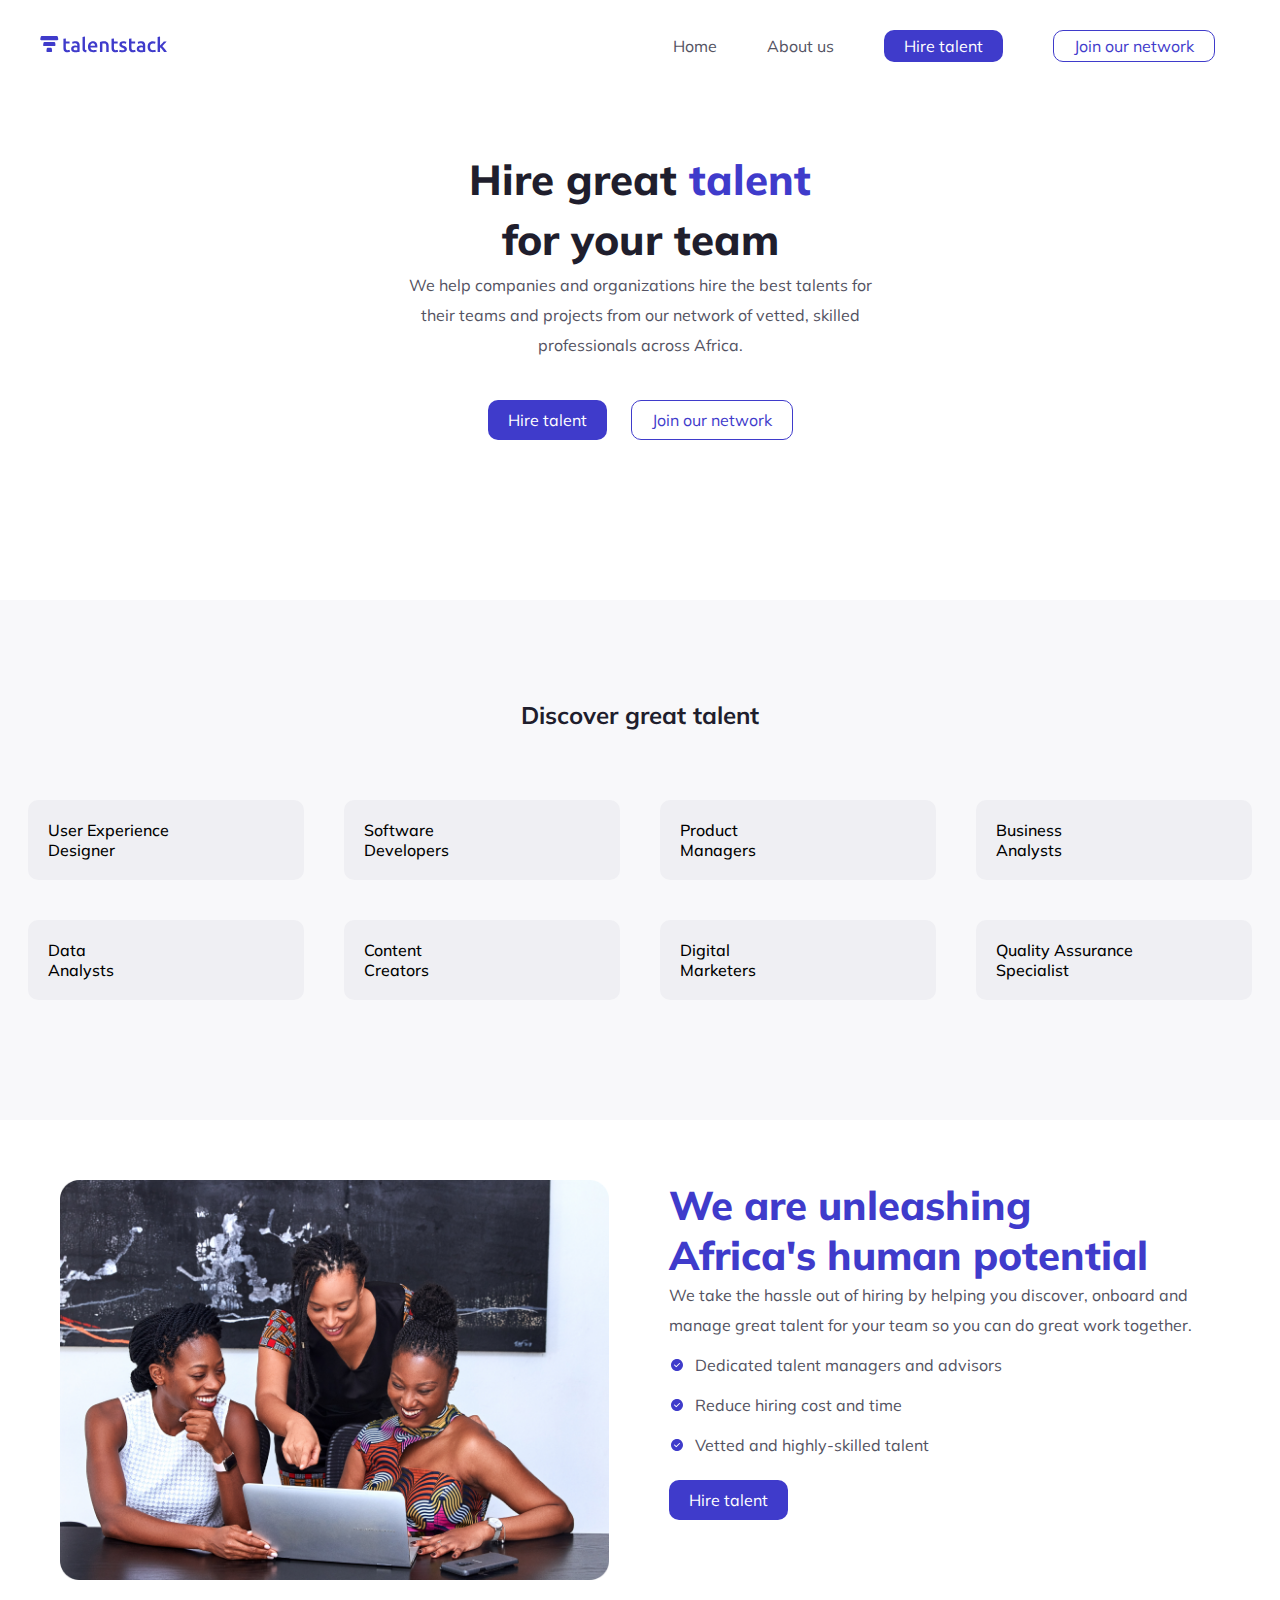
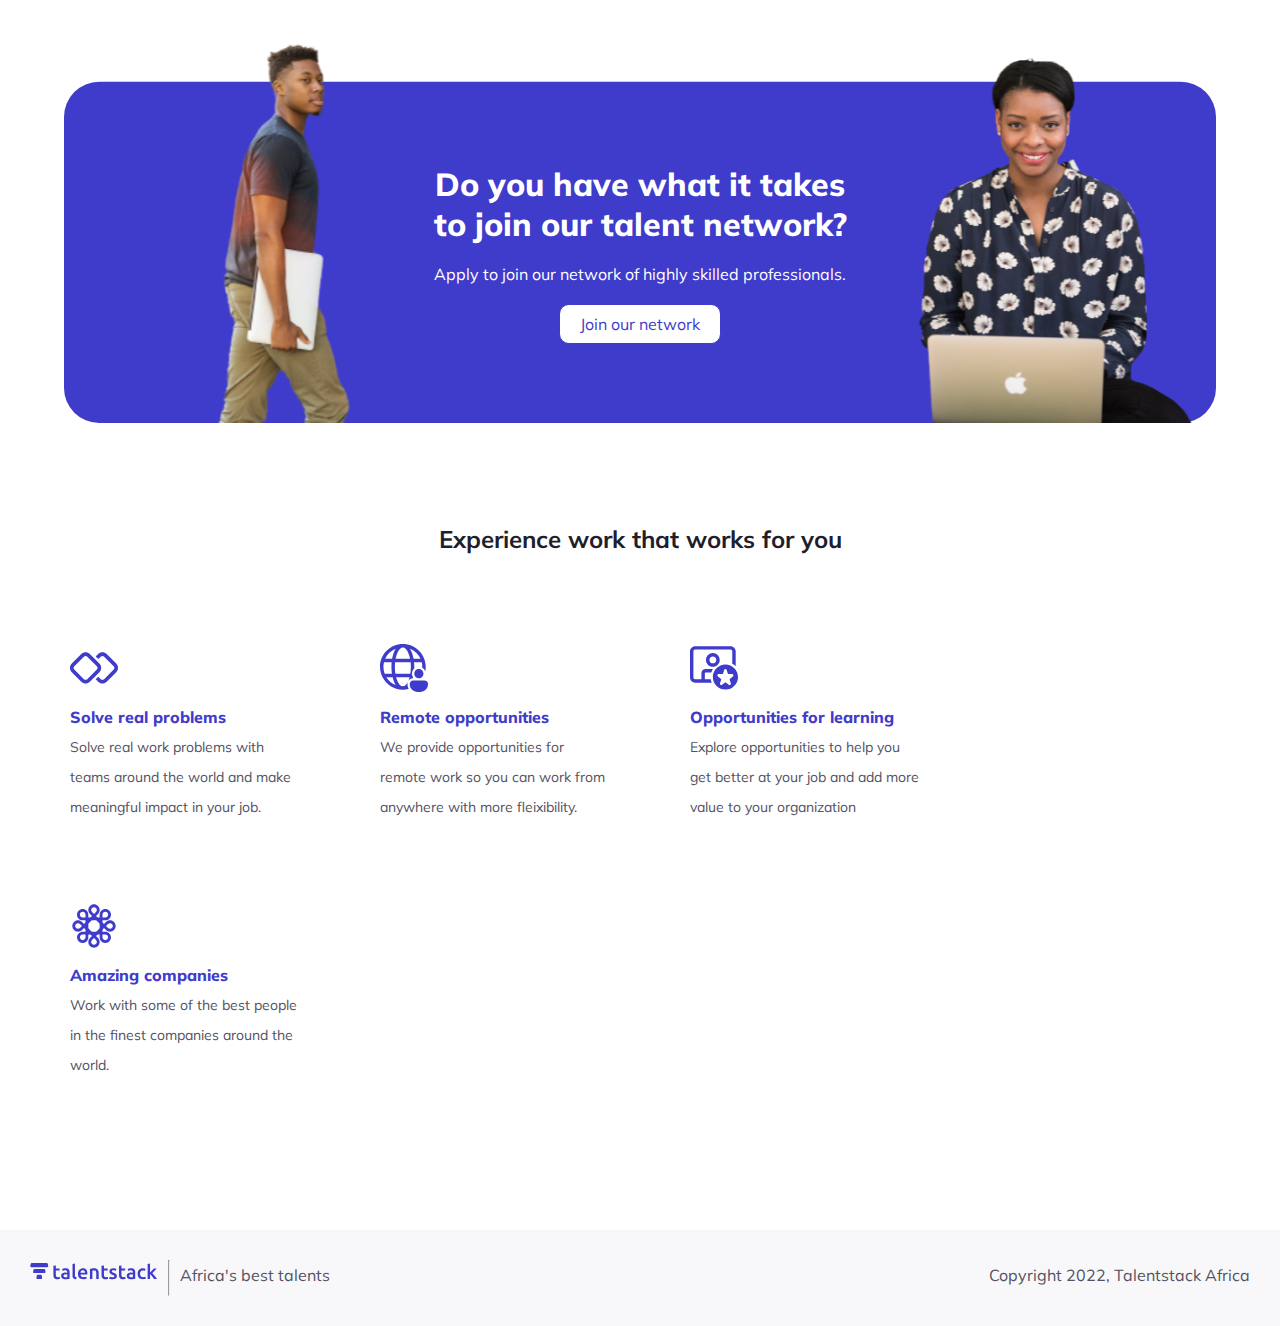
==== index.html @ cd48d309 "Update index.html" ====
<!DOCTYPE html>
<html lang="en">
<head>
    <meta charset="UTF-8">
    <meta http-equiv="X-UA-Compatible" content="IE=edge">
    <meta name="viewport" content="width=device-width, initial-scale=1.0">
    <title>Talentstack</title>
    <link href='https://fonts.googleapis.com/css?family=Mulish' rel='stylesheet'>
    <link href="style.css" rel="stylesheet">
    <link rel="shortcut icon" href=image/favicon.ico" type="image/x-icon">
</head>
<body>
    <header>
        <div class="logo">
            <a href="index.html"><img src="image/logo.svg"></a>
        </div>
            <div class="toggle" onclick="toggleMenu();"></div>
            <ul class="menu">
                <li><a href="index.html" onclick="toggleMenu();">Home</a></li>
                <li><a href="about.html" onclick="toggleMenu();">About us</a></li>
                <li><a href="https://docs.google.com/forms/d/e/1FAIpQLScYB-O2DXogvBh8D-RSA0SUitteIH-a4ngYkqOYwNmSxh0STg/viewform?usp=sf_link" target="blank" onclick="toggleMenu();">
                    <button class="cb hb">Hire talent</button>
                </a></li>
                <li><a href="https://docs.google.com/forms/d/e/1FAIpQLSegodwJ369BrJAjeu2nonH3gOD8qtovHuavR_YNMLJ7tjmzBg/viewform" target="blank" onclick="toggleMenu();">
                    <button class="wb hb">Join our network</button>
                </a></li>
            </ul>
    </header>
    <section>
        <div class="sector-one">
            <div class="ltxt">
                <p>Hire great <span>talent</span><br>for your team</p>
            </div>
            <div>
                <p class="regtext bx">
                    We help companies and organizations hire the best talents for their teams and projects from our network of vetted, skilled professionals across Africa.
                </p>
            </div>
            <div class="lb hbb">
                <a href="https://docs.google.com/forms/d/e/1FAIpQLScYB-O2DXogvBh8D-RSA0SUitteIH-a4ngYkqOYwNmSxh0STg/viewform?usp=sf_link" target="blank">
                    <button class="cb">Hire talent</button>
                </a>
                <a href="https://docs.google.com/forms/d/e/1FAIpQLSegodwJ369BrJAjeu2nonH3gOD8qtovHuavR_YNMLJ7tjmzBg/viewform" target="blank">
                    <button class="wb">Join our network</button>
                </a>
            </div>
        </div>
    </section>
    <section>
        <div class="sector-two">
            <b class="heading">Discover great talent</b>
            <div class="talentbx">
                <div class="tbx">
                    <p>User Experience<br>Designer</p>
                </div>
                <div class="tbx">
                    <p>Software<br>Developers</p>
                </div>
                <div class="tbx">
                    <p>Product<br>Managers</p>
                </div>
                <div class="tbx">
                    <p>Business<br>Analysts</p>
                </div>
                <div class="tbx">
                    <p>Data<br>Analysts</p>
                </div>
                <div class="tbx">
                    <p>Content<br>Creators</p>
                </div>
                <div class="tbx">
                    <p>Digital<br>Marketers</p>
                </div>
                <div class="tbx">
                    <p>Quality Assurance<br>Specialist</p>
                </div>
            </div>
        </div>
    </section>
    <section>
        <div class="sector-three">
            <div class="tbt bimg">
                <img src="image/image1.png">
            </div>
            <div class="tbt bim">
                <div class="contents textleft">
                    <p>
                        We are unleashing<br>Africa's human potential
                    </p>
                </div>
                <div class="regtext textleft">
                    <p>
                        We take the hassle out of hiring by helping you discover, onboard and manage great talent for your team so you can do great work together.
                    </p>
                </div>
                <div class="regtext textleft">
                    <div class="btt">
                        <img src="image/check.svg">
                        <p>Dedicated talent managers and advisors</p>
                    </div>
                    <div class="btt">
                        <img src="image/check.svg">
                        <p>Reduce hiring cost and time</p>
                    </div>
                    <div class="btt">
                        <img src="image/check.svg">
                        <p>Vetted and highly-skilled talent</p>
                    </div>
                </div>
                <div class="one-button textleft">
                    <a href="https://docs.google.com/forms/d/e/1FAIpQLScYB-O2DXogvBh8D-RSA0SUitteIH-a4ngYkqOYwNmSxh0STg/viewform?usp=sf_link" target="blank">
                        <button class="cb">Hire talent</button>
                    </a>
                </div>
            </div>
        </div>
    </section>
    <section>
        <div class="sector-four">
            <div class="t">
                <b>Do you have what it takes<br>to join our talent network?</b>
            <p>Apply to join our network of highly skilled professionals.</p>
            <div class="one-button">
                <a href="https://docs.google.com/forms/d/e/1FAIpQLSegodwJ369BrJAjeu2nonH3gOD8qtovHuavR_YNMLJ7tjmzBg/viewform" target="blank">
                    <button class="wb">Join our network</button>
                </a>
            </div>
            </div>
            <img src="image/bg.svg">
        </div>
    </section>
    <section>
        <div class="sector-five sector-two">
            <b class="heading">
                Experience work that works for you
            </b>
            <div class="cards">
                <div class="card">
                    <div class="c">
                        <img src="image/c1.svg">
                    </div>
                    <b class="t1 regtext">Solve real problems</b>
                    <p class="regtext smtext">
                        Solve real work problems with teams around the world and make meaningful impact in your job.
                    </p>
                </div>
                <div class="card">
                    <div class="c">
                        <img src="image/c2.svg">
                    </div>
                    <b class="t1 regtext">Remote opportunities</b>
                    <p class="regtext smtext">
                        We provide opportunities for remote work so you can work from anywhere with more fleixibility.
                    </p>
                </div>
                <div class="card">
                    <div class="c">
                        <img src="image/c3.svg">
                    </div>
                    <b class="t1 regtext">Opportunities for learning</b>
                    <p class="regtext smtext">
                        Explore opportunities to help you get better at your job and add more value to your organization
                    </p>
                </div>
                <div class="card">
                    <div class="c">
                        <img src="image/c4.svg">
                    </div>
                    <b class="t1 regtext">Amazing companies</b>
                    <p class="regtext smtext">
                        Work with some of the best people in the finest companies around the world.
                    </p>
                </div>
            </div>
        </div>
    </section>
    <footer class="ft">
        <div class="jk flex">
            <div class="ht">
                <div class="logo">
                    <a href="index.html"><img src="image/logo.svg"></a>
                </div>
                <hr>
                <P class="regtext">Africa's best talents</P>
            </div>
            <p class="regtext">Copyright 2022, Talentstack Africa</p>
        </div>
    </footer>
    <script type="text/javascript">
        window.addEventListener('scroll', function(){
            var header = document.querySelector('header');
            header.classList.toggle('sticky', window.scrollY > 0);
        });

        function toggleMenu() {
            var menuToggle = document.querySelector('.toggle');
            var menu = document.querySelector('.menu');
            menuToggle.classList.toggle('active');
            menu.classList.toggle('active');
        }
        </script>
</body>
</html>
---- style.css ----
@import url('https://fonts.googleapis.com/css2?family=Mulish:wght@400;500;600;700;800;900;1000&display=swap');
*
{
    margin: 0;
    padding: 0;
    box-sizing: border-box;
    font-family: 'Mulish';
}
a
{
    text-decoration: none;
    cursor: pointer;
}
/*

header
{
    display: flex;
    justify-content: space-between;
    padding: 25px 50px;
    height: 64px;
    align-items: center;
    box-shadow: 0px 1px 5px rgba(0, 0, 0, 0.1);
}
.menu a
{
    margin: 0px 10px;
    font-size: 16px;
}
*/

header
{
    position: fixed;
    top: 0;
    left: 0;
    width: 100%;
    padding: 20px 40px;
    z-index: 1000;
    display: flex;
    justify-content: space-between;
    align-items: center;
    transition: 0.5s;
    background-color: #FFFFFF;
}
header.sticky
{
    background: #fff;
    padding: 20px 30px;
    box-shadow: 0 5px 10px rgba(66, 43, 151, 0.1);
}
header ul
{
    position: relative;
    display: flex;
    align-items: center;
}
header ul li
{
    position: relative;
    list-style: none;
    padding: 10px;

}
header ul li a
{
    position: relative;
    display: inline-block;
    margin: 0 15px;
    color: #535262;
    text-decoration: none;
}
button
{
    border-radius: 10px;
    height: 40px;
    padding: 0px 20px;
    cursor: pointer;
    font-size: 16px;
    transition: 0.7s;
}
button:hover
{
    transform: scale(1.2);
    transition: 0.7s;
}
.hb
{
    height: 32px;
}
.cb
{
    border: none;
    background: #3F3BCB;
    color: #FFFFFF;
}
.wb
{
    background-color: #FFFFFF;
    border: 1px solid #3F3BCB;
    color: #3F3BCB;
}
.ltxt p
{
    font-size: 42px;
    font-weight: 800;
    color: #1F1E2D;
    line-height: 60px;
}
.ltxt span
{
    color: #3F3BCB;
}
section
{
    margin: 0px auto;
}
.regtext
{
    font-size: 16px;
    line-height: 30px;
    color: #535262;
}
.lb
{
    margin: 30px 0px;
}
.lb button
{
    margin: 0px 10px;
}
.sector-one
{
    margin: 150px auto;
    text-align: center;

}
.tbx
{
    width: 276px;
    height: 80px;
    background: #EFEFF3;
    border-radius: 10px;
    display: flex;
    align-items: center;
    padding: 20px;
    text-align: left;
    margin: 20px;
    transition: 0.7s;
}
.tbx:hover
{
    background: #3F3BCB;
    color: #FFFFFF;
    cursor: pointer;
    transform: scale(1.1);
    transition: 0.7s;
}
.tbx p
{
    font-size: 16px;
    font-weight: 500;
}
.talentbx
{
    display: flex;
    flex-wrap: wrap;
    max-width: 1280px;
    justify-content: center;
    
}
.sector-two
{
    display: flex;
    flex-direction: column;
    align-items: center;
    padding: 100px 0px;
    background: #F8F8FA;
    width: 100%;
    margin-bottom: 30px;
}
.heading
{
    color: #1F1E2D;
    font-size: 24px;
    margin-bottom: 50px;
}
.contents p
{
    font-weight: 800;
    font-size: 40px;
    line-height: 50px;
    color: #3F3BCB;
}
.sector-three
{
    display: flex;
    max-width: 1280px;
    margin: 30px;
}
.tbt
{
    width: 50%;
    margin: 30px;
}
.tbt img
{
    width: 100%;
    max-width: 565px;
}
.textleft
{
    text-align: left;
}
.tbt .btt img
{
    width: 16px;
    margin-right: 10px;
    min-width: unset;
}
.btt
{
    display: flex;
    margin-top: 10px;
}
.one-button
{
    margin-top: 20px;
    z-index: 999;
}
.sector-four
{
    display: flex;
    width: 100%;
    max-width: 1280px;
    color: #000000;
    border-radius: 20px;
    margin: 100px auto;
    justify-content: center;
    align-items: center;
    text-align: center;
}
.sector-four img
{
    position: absolute;
    width: 90%;
    max-width: 1280px;
    margin: 0px auto;
}
.sector-four .t
{
    margin-top: 50px;
    z-index: 999;
    width: 100%;
    max-width: 600px;
}
.t b
{
    font-size: 32px;
    font-weight: 800;
    color: #FFFFFF;
    margin-bottom: 50px;
}
.t p
{
    font-size: 16px;
    color: #FFFFFF;
    margin-top: 20px;
}
.cards
{
    display: flex;
    flex-wrap: wrap;
    width: 100%;
    max-width: 1280px;
}
.sector-five
{
    display: flex;
    flex-direction: column;
    align-items: center;
    margin: auto;
    padding: 80px 30px;
    background-color: #FFFFFF;
}
.card
{
    width: 25%;
    min-width: 120px;
    max-width: 230px;
    margin-right: 20px;
    margin: 40px;
}
.smtext
{
    font-size: 14px;
}
.t1
{
    font-size: 16px;
    font-weight: 800;
    color: #3F3BCB;
}
.c
{
    width: 48px;
    height: 48px;
    display: flex;
    margin-bottom: 10px;
}
.c img
{
    width: 48px;
}
.flex
{
    display: flex;
}
.jk
{
    justify-content: space-between;
    width: 100%;
    max-width: 1280px;
    flex-wrap: wrap;
}
.ft
{
    display: flex;
    justify-content: center;
    align-items: center;
    background-color: #F8F8FA;
    padding: 30px;
}
.ht
{
    height: 36px;
    width: 300px;
    justify-content: space-between;
    margin-right: 20px;
    display: flex;
}
footer
{
    margin-top: 30px;
    padding: 20px;
}
.abt
{
    width: 90%;
    max-width: 800px;
    margin: auto;
    text-align: center;
}
.sector-abt
{
    align-items: center;
    max-width: 1280px;
    width: 90%;
    margin: auto;
    display: flex;
    height: 90vh;
}
.tbt
{
    width: 45%;
}
.tbt img
{
    width: 100%;
    min-width: 400px;
}
.tbt p
{
    width: 100%;
}
.bger
{
    font-size: 24px;
    line-height: 36px;
}
.tbt .ltxt
{
    padding-top: 50px;
}
.bx
{
    max-width: 500px;
    margin: auto;
}
.hbb .cb, .hbb .wb
{
    margin: 10px;
}


/*responsiveness*/


@media(max-width: 991px)
{
    .regtext
    {
        font-size: 14px;
    }
    .ltxt p
    {
        font-size: 36px;
    }
    button
    {
        font-size: 12px;
    }
    .menu a
    {
        font-size: 14px;
        margin: 0px 5px;
        width: 100%;
        height: 40px;
    }
    .sector-three
    {
        display: block;
        max-width: unset;
    }
    .tbt
    {
        width: 90%;
    }
    .sector-four
    {
        flex-direction: column;
        padding: 0px 20px;
        margin: 50px auto;
    }
    .sector-four .t
    {
        margin-bottom: 50px;
    }
    .sector-four img
    {
        position: unset;
        width: 90%;
        max-width: unset;
        margin: auto;
    }
    .t b
    {
        color: #535262;
        font-size: 28px;
    }
    .t p
    {
        font-size: 14px;
        color: #535262;
    }
    .card
    {
        min-width: 190px;
        margin: 20px;
    }
    .toggle
    {
        width: 30px;
        height: 30px;
        background: url(image/menu.svg);
        background-position: center;
        background-repeat: no-repeat;
        background-size: 20px;
        cursor: pointer;
    }
    .toggle.active
    {
        background: url(image/close.svg);
        background-repeat: no-repeat;
        background-position: center;
        background-size: 20px;
        cursor: pointer;
    }
    .menu
    {
        position: fixed;
        top: 75px;
        left: 100%;
        display: block;
        padding: 50px;
        text-align: center;
        width: 100%;
        height: 100vh;
        background: #fff;
        transition: 0.5s;
        z-index: 999;
    }
    .menu.active
    {
        left: 0;
    }
    .tbt .ltxt
    {
        padding-top: 150px;
    }
    .sector-abt
    {
        flex-direction: column;
        height: fit-content;
    }
    .tbt
    {
        width: 90%;
    }
    footer .regtext
    {
        font-size: 14px;
    }
    .sector-one
    {
        padding: 0px 20px;
    }
    .sector-three .bimg img
    {
        min-width: unset;
        width: 100%;
        margin-bottom: 30px;
    }
    .bimg
    {
        margin: auto;
        width: 90%;
    }

}

@media (max-width: 600px)
{
    .sector-four img
    {
        display: none;
    }
    .sector-five
    {
        padding: 30px;
    }
    footer
    {
        margin-top: 0px;
    }
    .ft
    {
        padding: 20px;
    }
    .ht hr
    {
        display: none;
    }
    .ht
    {
        flex-direction: column;
        margin-bottom: 20px;
    }
    .tbt .ltxt
    {
        padding-top: 80px;
    }
    .bim
    {
        width: 90%;
        margin: auto;
    }
    .bimg img
    {
        min-width: unset;
    }
    .sector-one
    {
        width: 90%;
    }
    .sector-two
    {
        padding: 50px 0px;
    }
    .sector-five
    {
        padding: 30px;
    }
    .hb
    {
        height: 40px;
        width: 80%;
    }
}
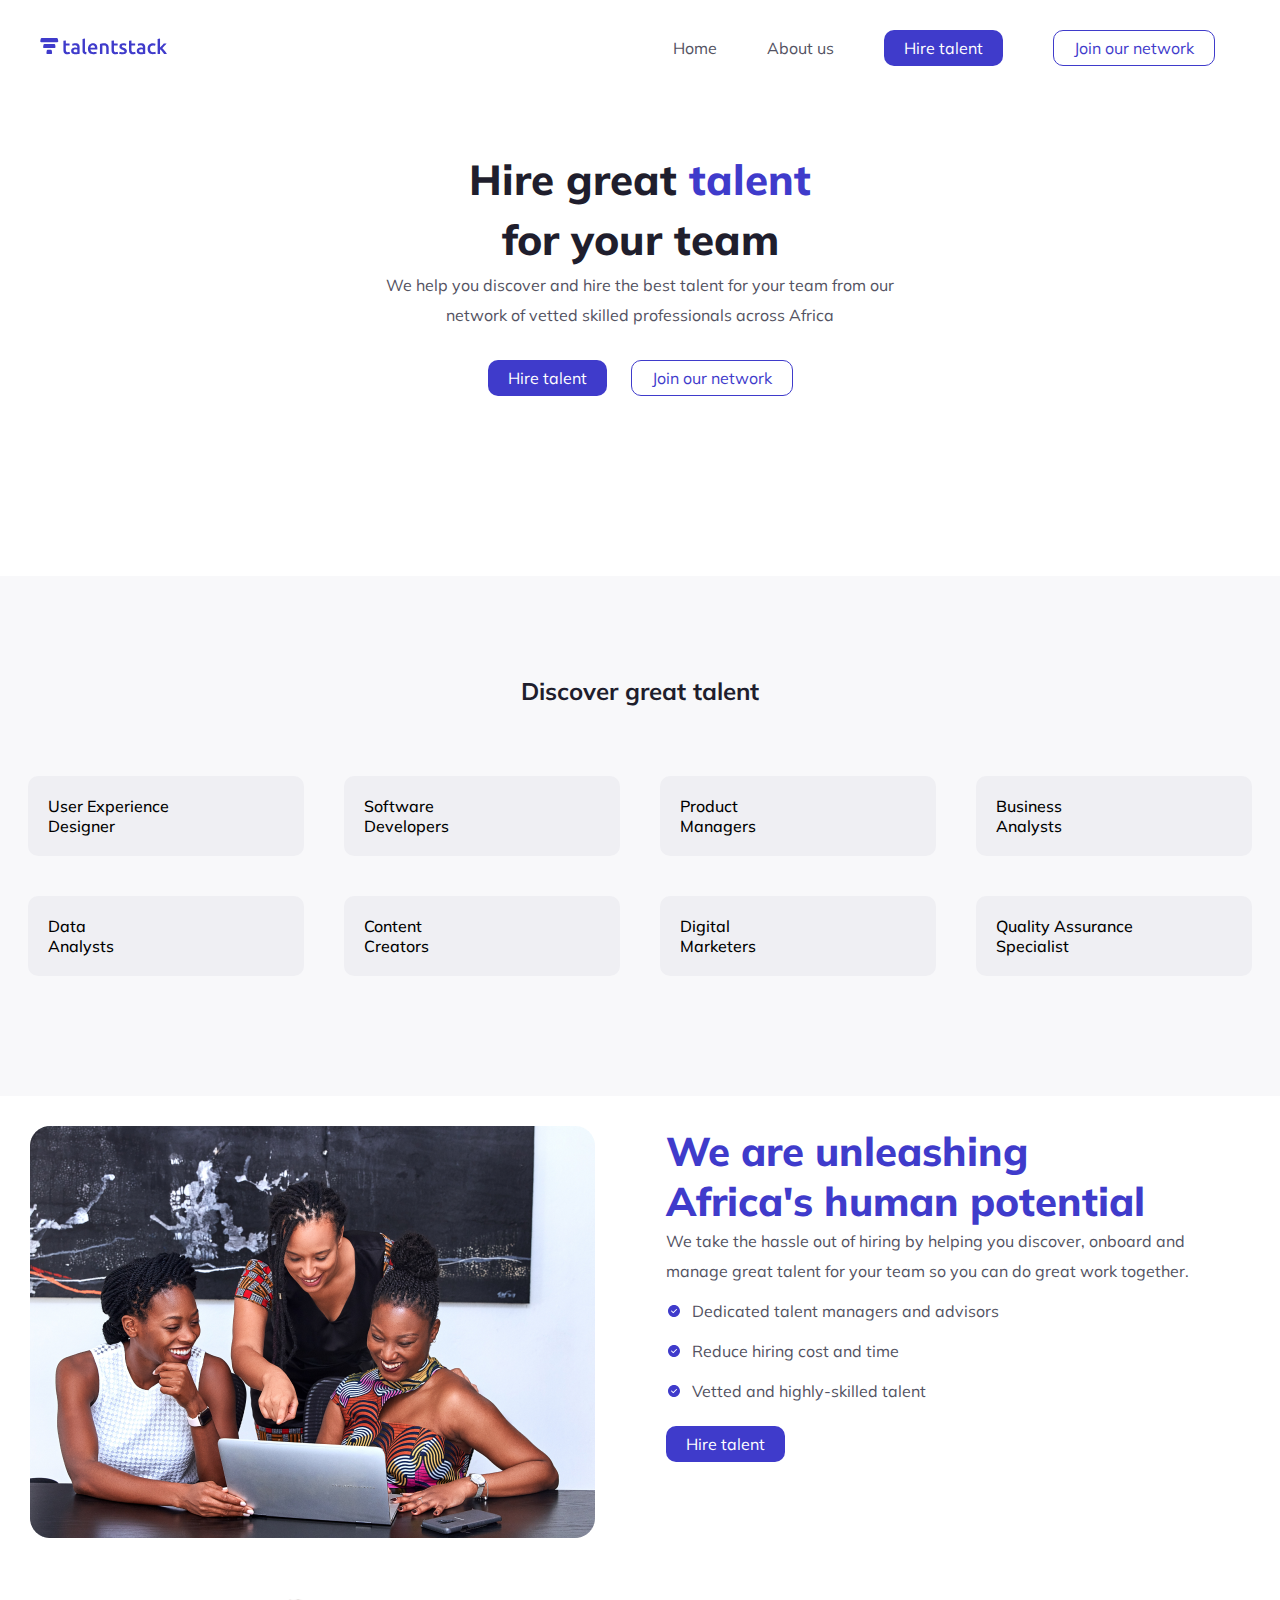
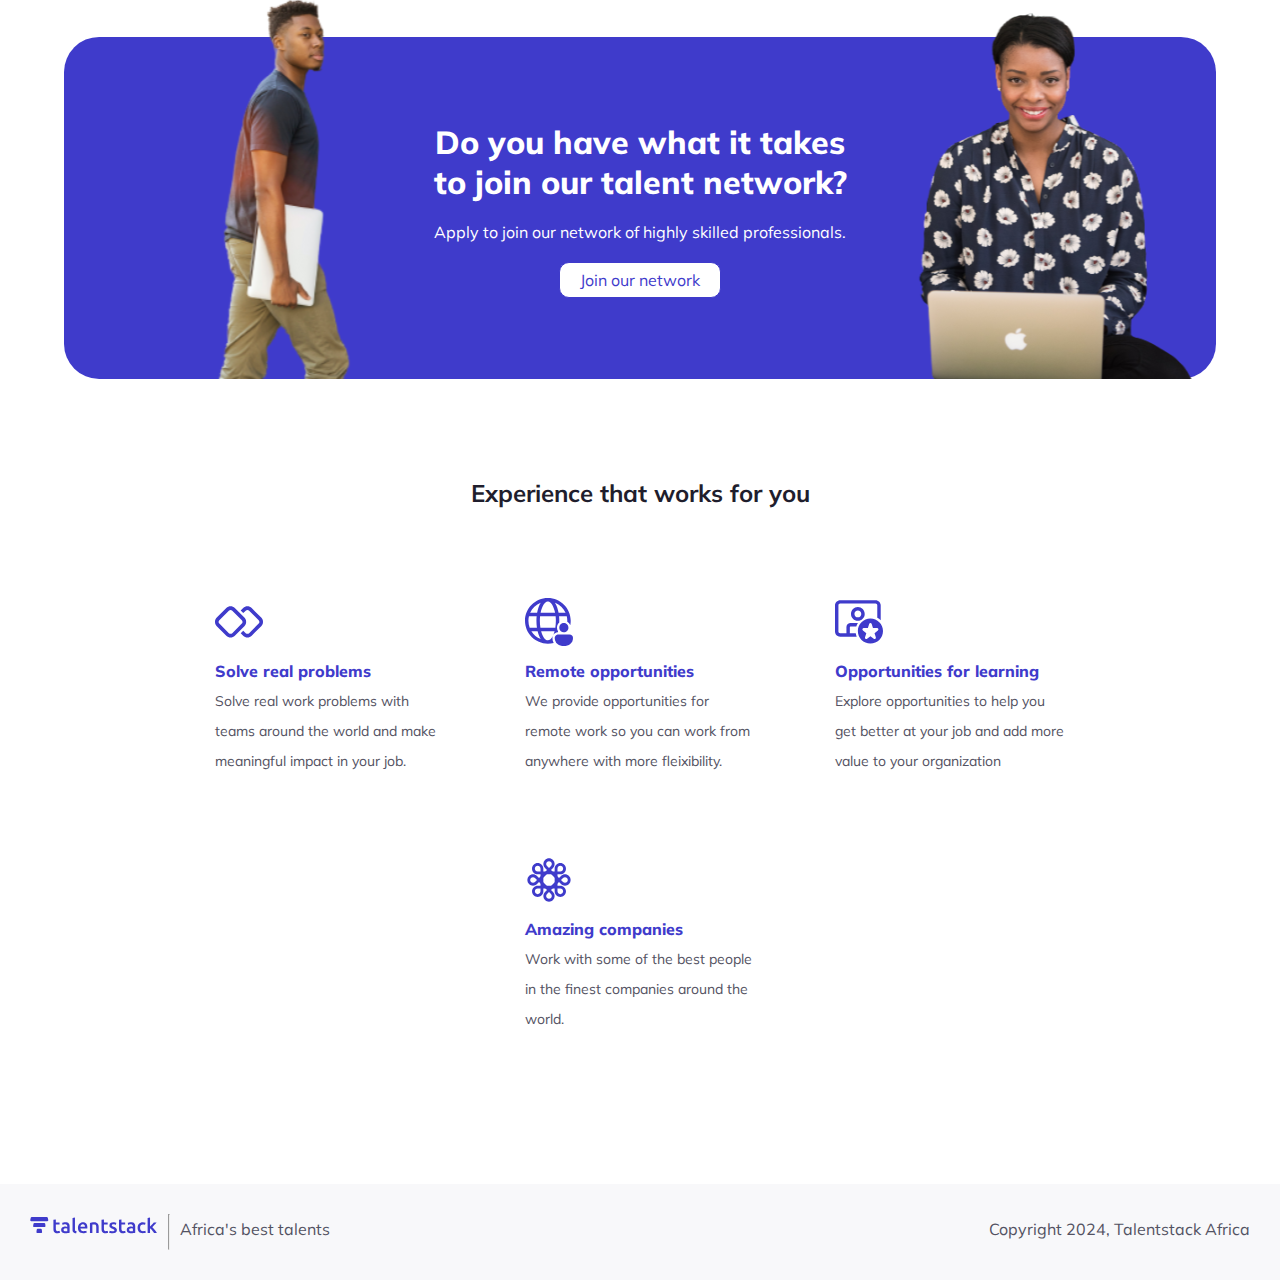
==== commit 851d3df3: "Update index.html" ====
--- a/index.html
+++ b/index.html
@@ -7,22 +7,23 @@
     <title>Talentstack</title>
     <link href='https://fonts.googleapis.com/css?family=Mulish' rel='stylesheet'>
     <link href="style.css" rel="stylesheet">
-    <link rel="shortcut icon" href=image/favicon.ico" type="image/x-icon">
 </head>
 <body>
     <header>
         <div class="logo">
-            <a href="index.html"><img src="image/logo.svg"></a>
+            <a href="/">
+                <img src="image/logo.svg">
+            </a>
         </div>
             <div class="toggle" onclick="toggleMenu();"></div>
             <ul class="menu">
-                <li><a href="index.html" onclick="toggleMenu();">Home</a></li>
+                <li><a href="/" onclick="toggleMenu();">Home</a></li>
                 <li><a href="about.html" onclick="toggleMenu();">About us</a></li>
-                <li><a href="https://docs.google.com/forms/d/e/1FAIpQLScYB-O2DXogvBh8D-RSA0SUitteIH-a4ngYkqOYwNmSxh0STg/viewform?usp=sf_link" target="blank" onclick="toggleMenu();">
-                    <button class="cb hb">Hire talent</button>
+                <li><a href="#" onclick="toggleMenu();">
+                    <button class="cb">Hire talent</button>
                 </a></li>
-                <li><a href="https://docs.google.com/forms/d/e/1FAIpQLSegodwJ369BrJAjeu2nonH3gOD8qtovHuavR_YNMLJ7tjmzBg/viewform" target="blank" onclick="toggleMenu();">
-                    <button class="wb hb">Join our network</button>
+                <li><a href="#" onclick="toggleMenu();">
+                    <button class="wb">Join our network</button>
                 </a></li>
             </ul>
     </header>
@@ -32,15 +33,15 @@
                 <p>Hire great <span>talent</span><br>for your team</p>
             </div>
             <div>
-                <p class="regtext bx">
-                    We help companies and organizations hire the best talents for their teams and projects from our network of vetted, skilled professionals across Africa.
+                <p class="regtext">
+                    We help you discover and hire the best talent for your team from our<br>network of vetted skilled professionals across Africa
                 </p>
             </div>
-            <div class="lb hbb">
-                <a href="https://docs.google.com/forms/d/e/1FAIpQLScYB-O2DXogvBh8D-RSA0SUitteIH-a4ngYkqOYwNmSxh0STg/viewform?usp=sf_link" target="blank">
+            <div class="lb">
+                <a href="#">
                     <button class="cb">Hire talent</button>
                 </a>
-                <a href="https://docs.google.com/forms/d/e/1FAIpQLSegodwJ369BrJAjeu2nonH3gOD8qtovHuavR_YNMLJ7tjmzBg/viewform" target="blank">
+                <a href="#">
                     <button class="wb">Join our network</button>
                 </a>
             </div>
@@ -108,7 +109,7 @@
                     </div>
                 </div>
                 <div class="one-button textleft">
-                    <a href="https://docs.google.com/forms/d/e/1FAIpQLScYB-O2DXogvBh8D-RSA0SUitteIH-a4ngYkqOYwNmSxh0STg/viewform?usp=sf_link" target="blank">
+                    <a href="#">
                         <button class="cb">Hire talent</button>
                     </a>
                 </div>
@@ -121,7 +122,7 @@
                 <b>Do you have what it takes<br>to join our talent network?</b>
             <p>Apply to join our network of highly skilled professionals.</p>
             <div class="one-button">
-                <a href="https://docs.google.com/forms/d/e/1FAIpQLSegodwJ369BrJAjeu2nonH3gOD8qtovHuavR_YNMLJ7tjmzBg/viewform" target="blank">
+                <a href="#">
                     <button class="wb">Join our network</button>
                 </a>
             </div>
@@ -132,7 +133,7 @@
     <section>
         <div class="sector-five sector-two">
             <b class="heading">
-                Experience work that works for you
+                Experience that works for you
             </b>
             <div class="cards">
                 <div class="card">
@@ -178,12 +179,12 @@
         <div class="jk flex">
             <div class="ht">
                 <div class="logo">
-                    <a href="index.html"><img src="image/logo.svg"></a>
+                    <img src="image/logo.svg">
                 </div>
                 <hr>
                 <P class="regtext">Africa's best talents</P>
             </div>
-            <p class="regtext">Copyright 2022, Talentstack Africa</p>
+            <p class="regtext">Copyright 2024, Talentstack Africa</p>
         </div>
     </footer>
     <script type="text/javascript">
--- a/style.css
+++ b/style.css
@@ -1,4 +1,3 @@
-@import url('https://fonts.googleapis.com/css2?family=Mulish:wght@400;500;600;700;800;900;1000&display=swap');
 *
 {
     margin: 0;
@@ -73,20 +72,10 @@
 button
 {
     border-radius: 10px;
-    height: 40px;
+    height: 36px;
     padding: 0px 20px;
     cursor: pointer;
     font-size: 16px;
-    transition: 0.7s;
-}
-button:hover
-{
-    transform: scale(1.2);
-    transition: 0.7s;
-}
-.hb
-{
-    height: 32px;
 }
 .cb
 {
@@ -106,6 +95,8 @@
     font-weight: 800;
     color: #1F1E2D;
     line-height: 60px;
+    max-width: 500px;
+    margin: auto;
 }
 .ltxt span
 {
@@ -114,12 +105,14 @@
 section
 {
     margin: 0px auto;
+    display: flex;
 }
 .regtext
 {
     font-size: 16px;
     line-height: 30px;
     color: #535262;
+    max-width: 800px;
 }
 .lb
 {
@@ -146,15 +139,12 @@
     padding: 20px;
     text-align: left;
     margin: 20px;
-    transition: 0.7s;
 }
 .tbx:hover
 {
     background: #3F3BCB;
     color: #FFFFFF;
     cursor: pointer;
-    transform: scale(1.1);
-    transition: 0.7s;
 }
 .tbx p
 {
@@ -177,13 +167,14 @@
     padding: 100px 0px;
     background: #F8F8FA;
     width: 100%;
-    margin-bottom: 30px;
 }
 .heading
 {
     color: #1F1E2D;
     font-size: 24px;
     margin-bottom: 50px;
+    padding: 0px 20px;
+    text-align: center;
 }
 .contents p
 {
@@ -196,7 +187,8 @@
 {
     display: flex;
     max-width: 1280px;
-    margin: 30px;
+    width: 100%;
+    margin: auto;
 }
 .tbt
 {
@@ -273,6 +265,7 @@
     flex-wrap: wrap;
     width: 100%;
     max-width: 1280px;
+    justify-content: center;
 }
 .sector-five
 {
@@ -382,15 +375,6 @@
 {
     padding-top: 50px;
 }
-.bx
-{
-    max-width: 500px;
-    margin: auto;
-}
-.hbb .cb, .hbb .wb
-{
-    margin: 10px;
-}
 
 
 /*responsiveness*/
@@ -408,14 +392,14 @@
     }
     button
     {
+        height: 32px;
         font-size: 12px;
+        padding: 0px 10px;
     }
     .menu a
     {
         font-size: 14px;
         margin: 0px 5px;
-        width: 100%;
-        height: 40px;
     }
     .sector-three
     {
@@ -460,12 +444,12 @@
     }
     .toggle
     {
-        width: 30px;
-        height: 30px;
+        width: 40px;
+        height: 40px;
         background: url(image/menu.svg);
         background-position: center;
         background-repeat: no-repeat;
-        background-size: 20px;
+        background-size: 30px;
         cursor: pointer;
     }
     .toggle.active
@@ -473,7 +457,7 @@
         background: url(image/close.svg);
         background-repeat: no-repeat;
         background-position: center;
-        background-size: 20px;
+        background-size: 25px;
         cursor: pointer;
     }
     .menu
@@ -484,8 +468,8 @@
         display: block;
         padding: 50px;
         text-align: center;
-        width: 100%;
-        height: 100vh;
+        width: fit-content;
+        height: 50vh;
         background: #fff;
         transition: 0.5s;
         z-index: 999;
@@ -571,7 +555,7 @@
     }
     .sector-one
     {
-        width: 90%;
+        margin: 120px 0px 50px 0px;
     }
     .sector-two
     {
@@ -581,9 +565,4 @@
     {
         padding: 30px;
     }
-    .hb
-    {
-        height: 40px;
-        width: 80%;
-    }
-}+}
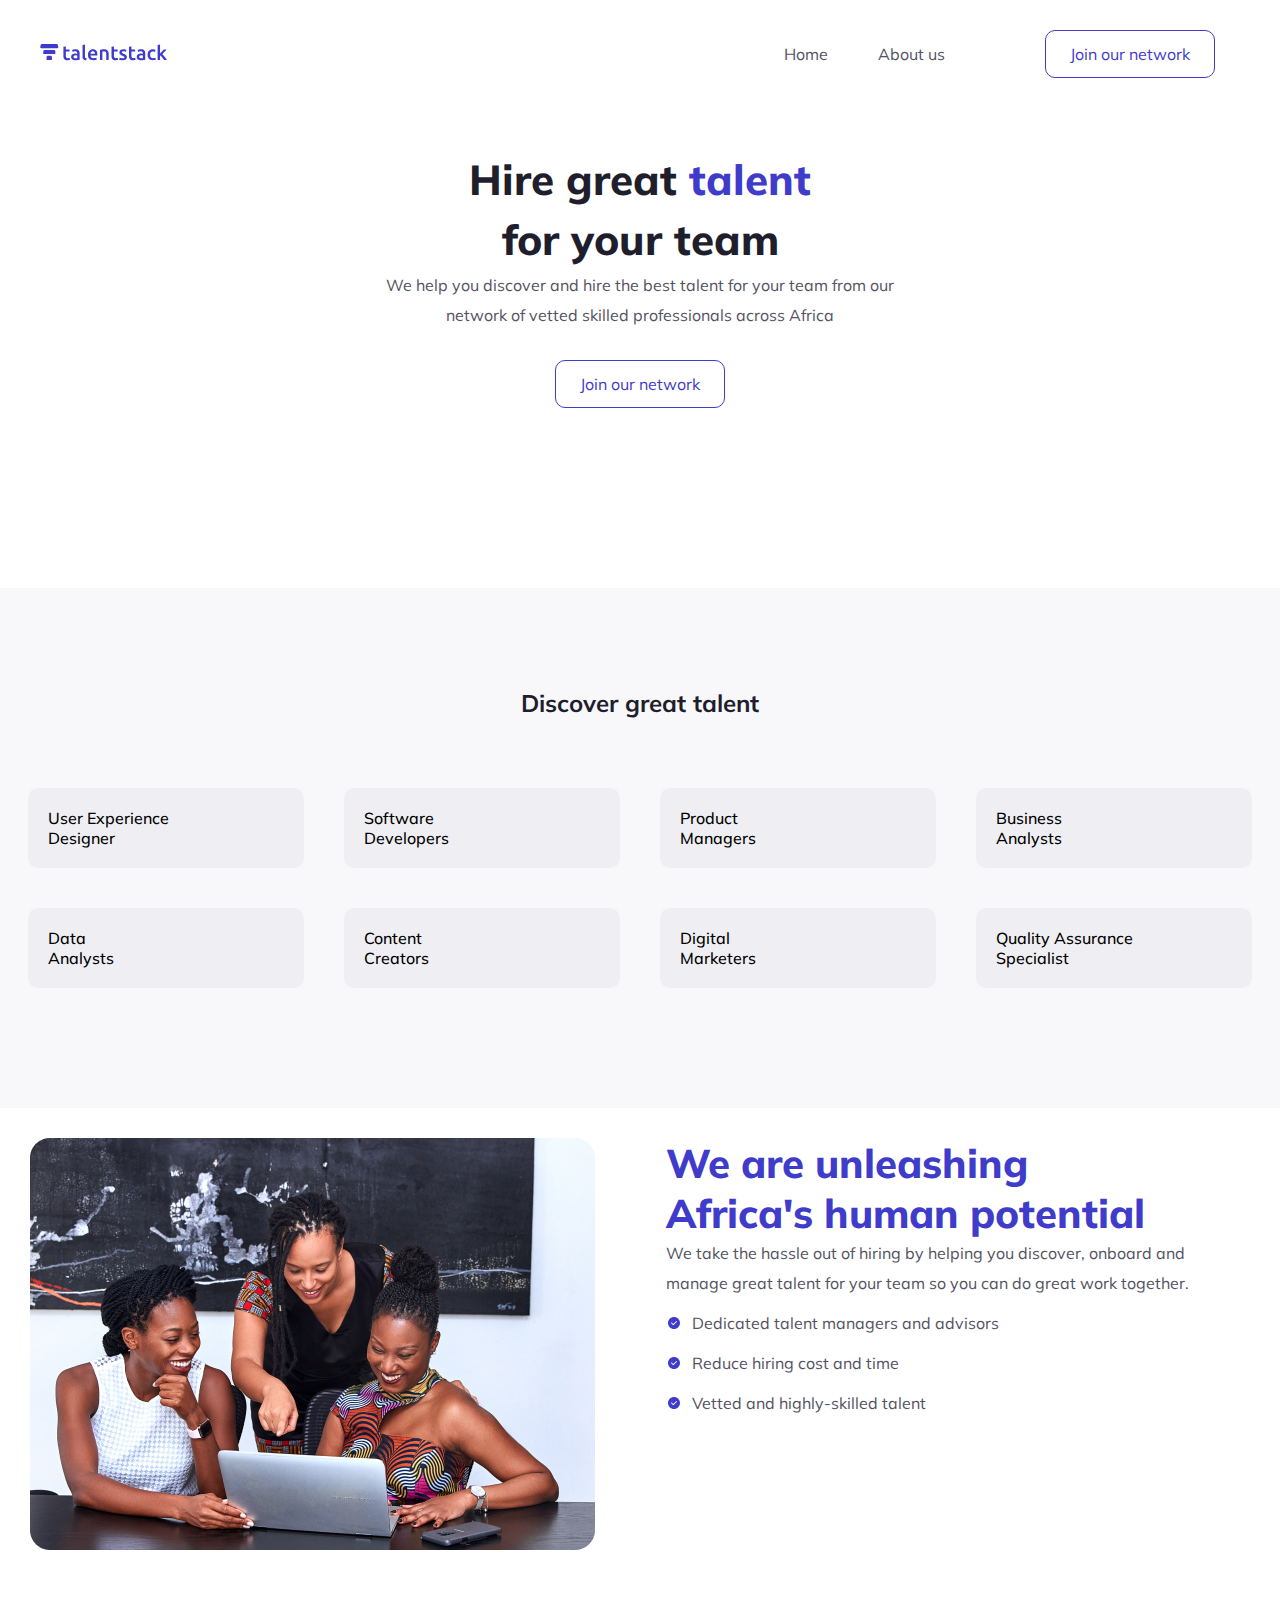
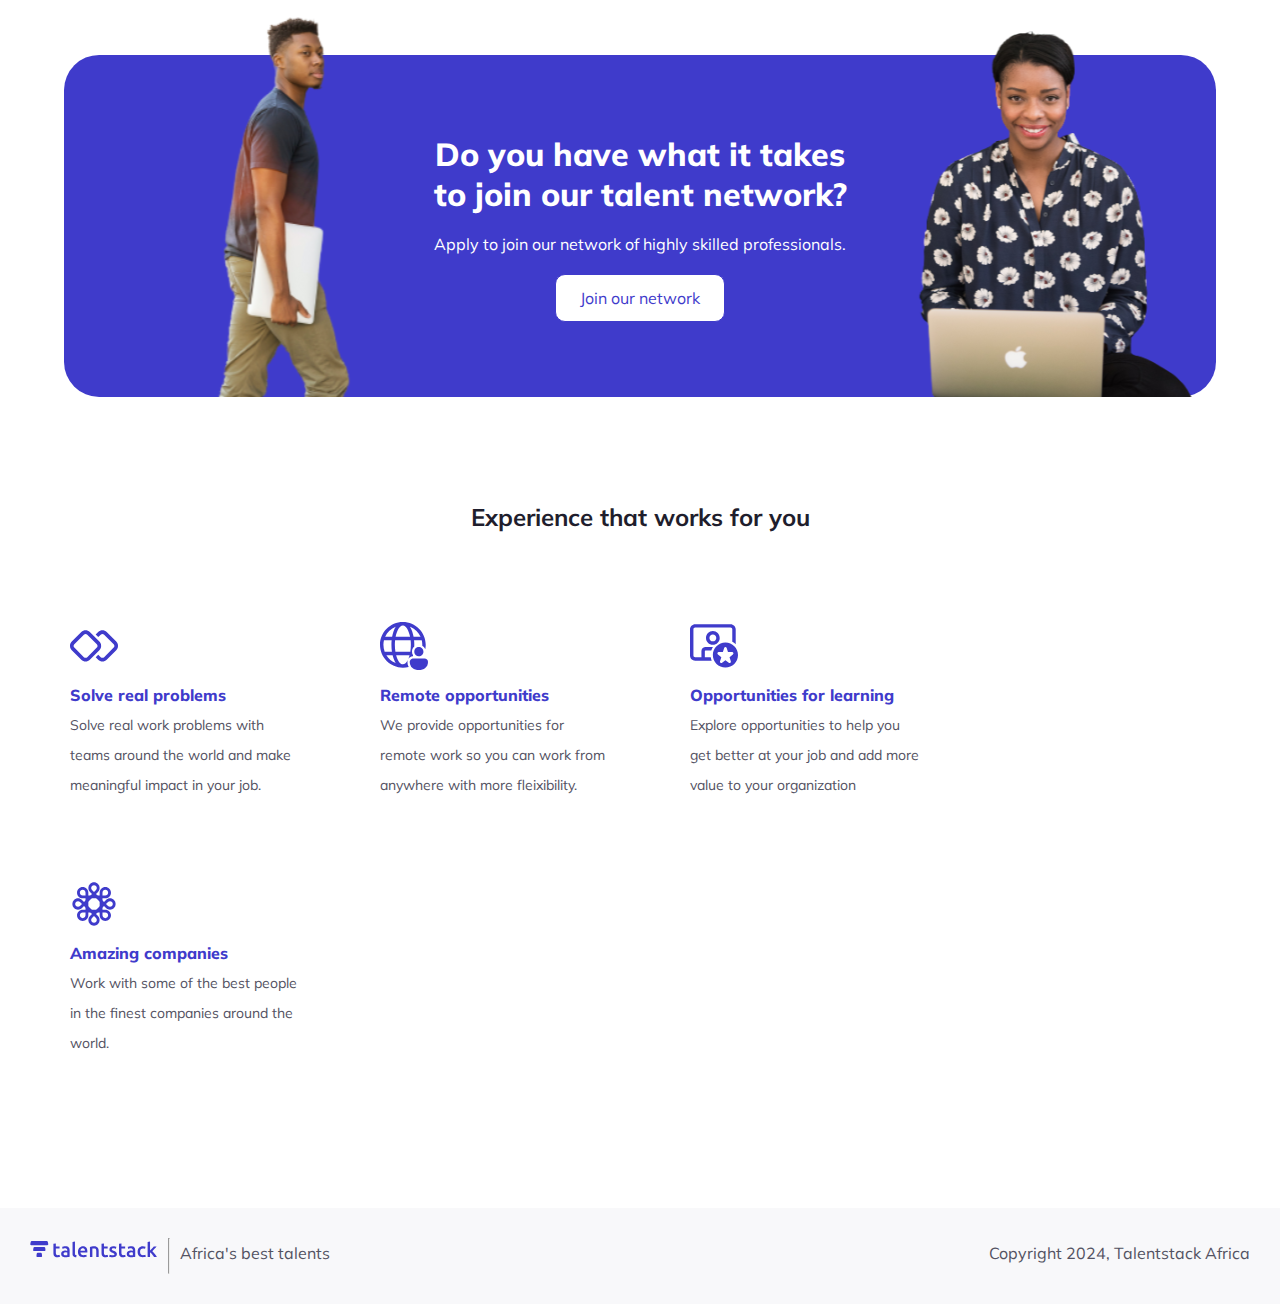
==== commit 2e94c893: "update form link" ====
--- a/index.html
+++ b/index.html
@@ -22,7 +22,7 @@
                 <li><a href="#" onclick="toggleMenu();">
                     <button class="cb">Hire talent</button>
                 </a></li>
-                <li><a href="#" onclick="toggleMenu();">
+                <li><a href="https://forms.gle/UMfKmkczsmDBTvKQ8" onclick="toggleMenu();">
                     <button class="wb">Join our network</button>
                 </a></li>
             </ul>
@@ -41,7 +41,7 @@
                 <a href="#">
                     <button class="cb">Hire talent</button>
                 </a>
-                <a href="#">
+                <a href="https://forms.gle/UMfKmkczsmDBTvKQ8">
                     <button class="wb">Join our network</button>
                 </a>
             </div>
@@ -122,7 +122,7 @@
                 <b>Do you have what it takes<br>to join our talent network?</b>
             <p>Apply to join our network of highly skilled professionals.</p>
             <div class="one-button">
-                <a href="#">
+                <a href="https://forms.gle/UMfKmkczsmDBTvKQ8">
                     <button class="wb">Join our network</button>
                 </a>
             </div>
--- a/style.css
+++ b/style.css
@@ -72,8 +72,8 @@
 button
 {
     border-radius: 10px;
-    height: 36px;
-    padding: 0px 20px;
+    height: 48px;
+    padding: 0px 24px;
     cursor: pointer;
     font-size: 16px;
 }
@@ -82,6 +82,7 @@
     border: none;
     background: #3F3BCB;
     color: #FFFFFF;
+    display: none;
 }
 .wb
 {
@@ -265,7 +266,6 @@
     flex-wrap: wrap;
     width: 100%;
     max-width: 1280px;
-    justify-content: center;
 }
 .sector-five
 {
@@ -376,12 +376,57 @@
     padding-top: 50px;
 }
 
+div.banner{
+    display: grid;
+    grid-template-columns: 1fr 1fr;
+    max-width: 1000px;
+    margin: 50px auto 0px;
+}
+div.banner div.left{
+    background-image: url(./image/image3.jpg);
+    min-height: 450px;
+    background-size: cover;
+    background-position: bottom;
+}
+div.banner div.right{
+    background-color: #110f12;
+    padding: 40px 30px;
+}
+div.banner div.right p{
+    text-align: left;
+    color: #eee;
+    line-height: 1.7;
+
+}
+div.tgrid{
+    display: grid;
+    grid-template-columns: 1fr 1fr 1fr;
+    max-width: 1000px;
+    gap: 20px ;
+    background-color: #3F3BCB;
+    padding: 20px;
+}
+div.tgrid p{
+    color: #fff;
+    text-align: left;
+}
+div.tgrid p a{
+    color: #fff;
+    line-height: 2;
+    text-decoration: underline;
+}
 
 /*responsiveness*/
 
 
 @media(max-width: 991px)
 {
+    div.banner{
+        grid-template-columns: 1fr;
+    }
+    div.tgrid{
+        grid-template-columns: 1fr;
+    }
     .regtext
     {
         font-size: 14px;
@@ -544,6 +589,11 @@
     {
         padding-top: 80px;
     }
+    .ltxt p
+    {
+        font-size: 24px;
+        line-height: 36px;
+    }
     .bim
     {
         width: 90%;
@@ -565,4 +615,14 @@
     {
         padding: 30px;
     }
-}
+    .cards{
+        display: grid;
+        grid-template-columns: 1fr 1fr;
+        gap: 20px;
+    }
+    .card{
+        min-width: unset;
+        margin: 0;
+        width: 100%;
+    }
+}
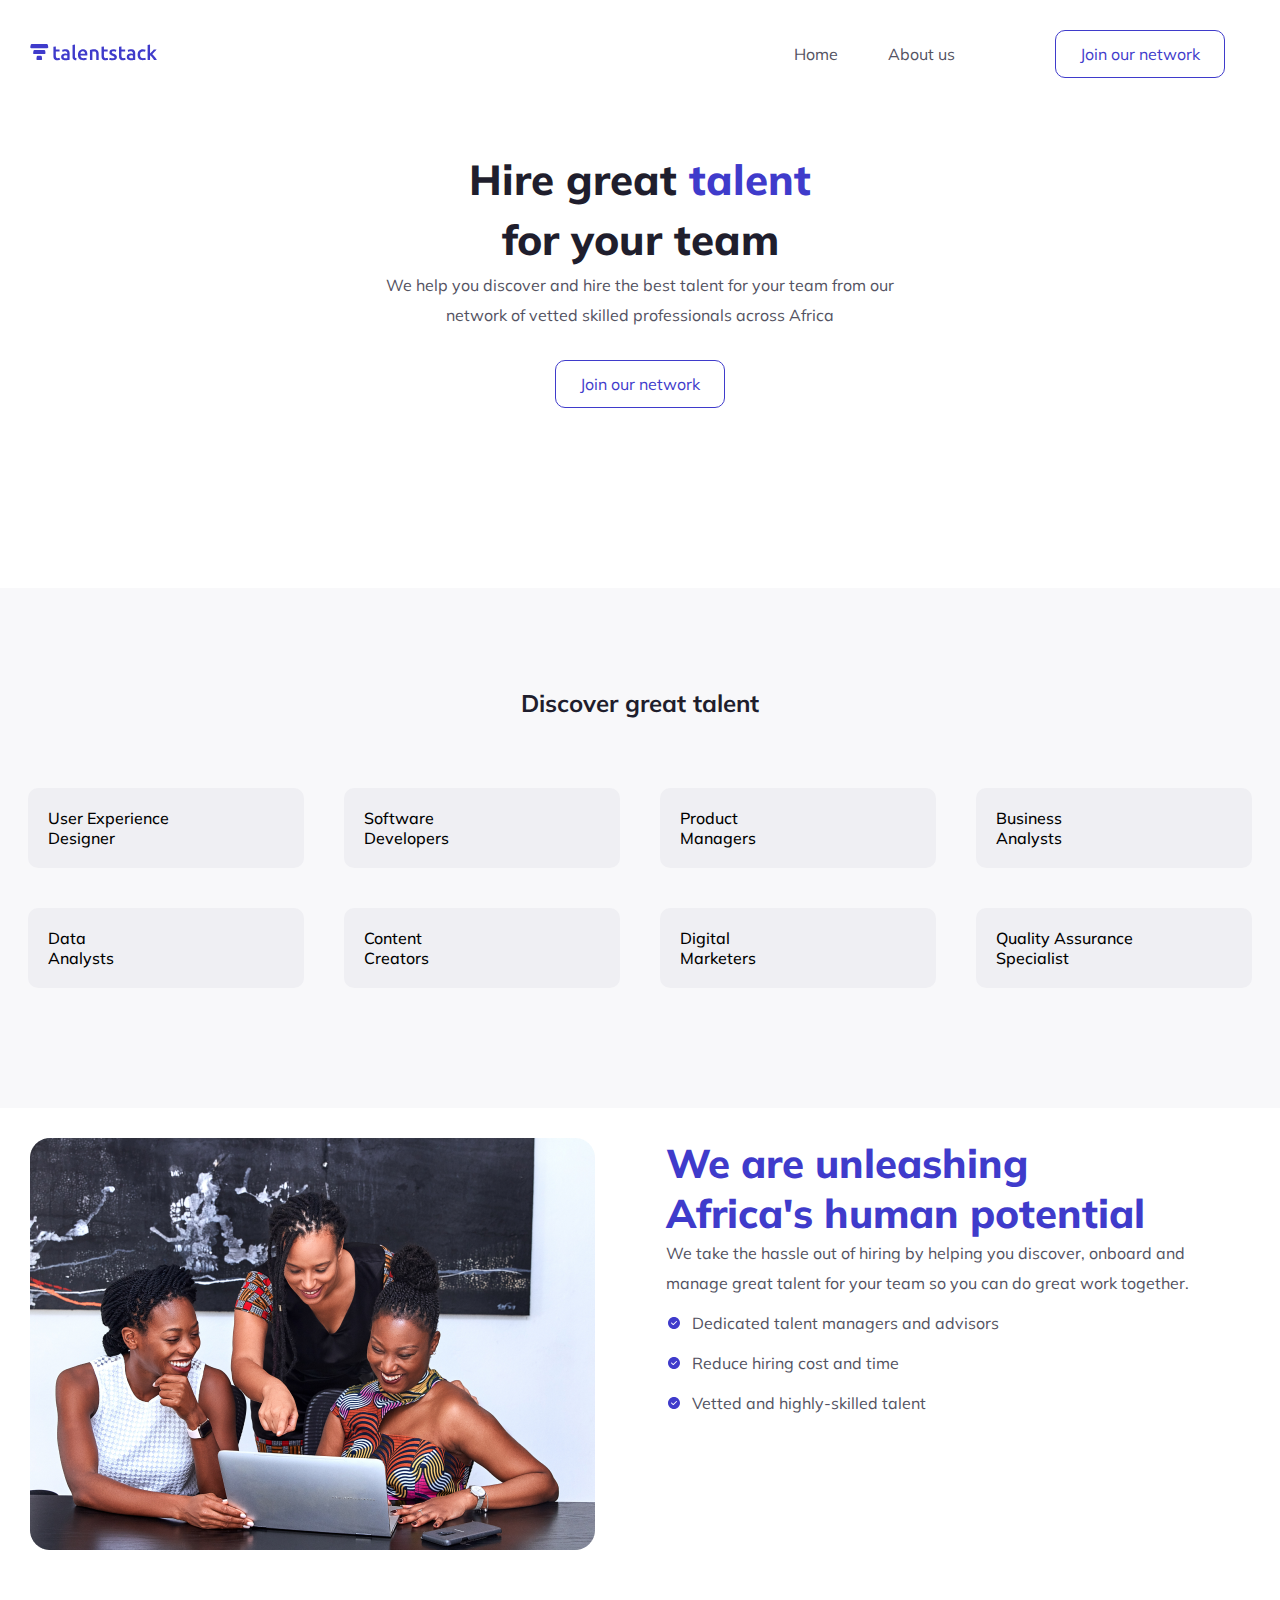
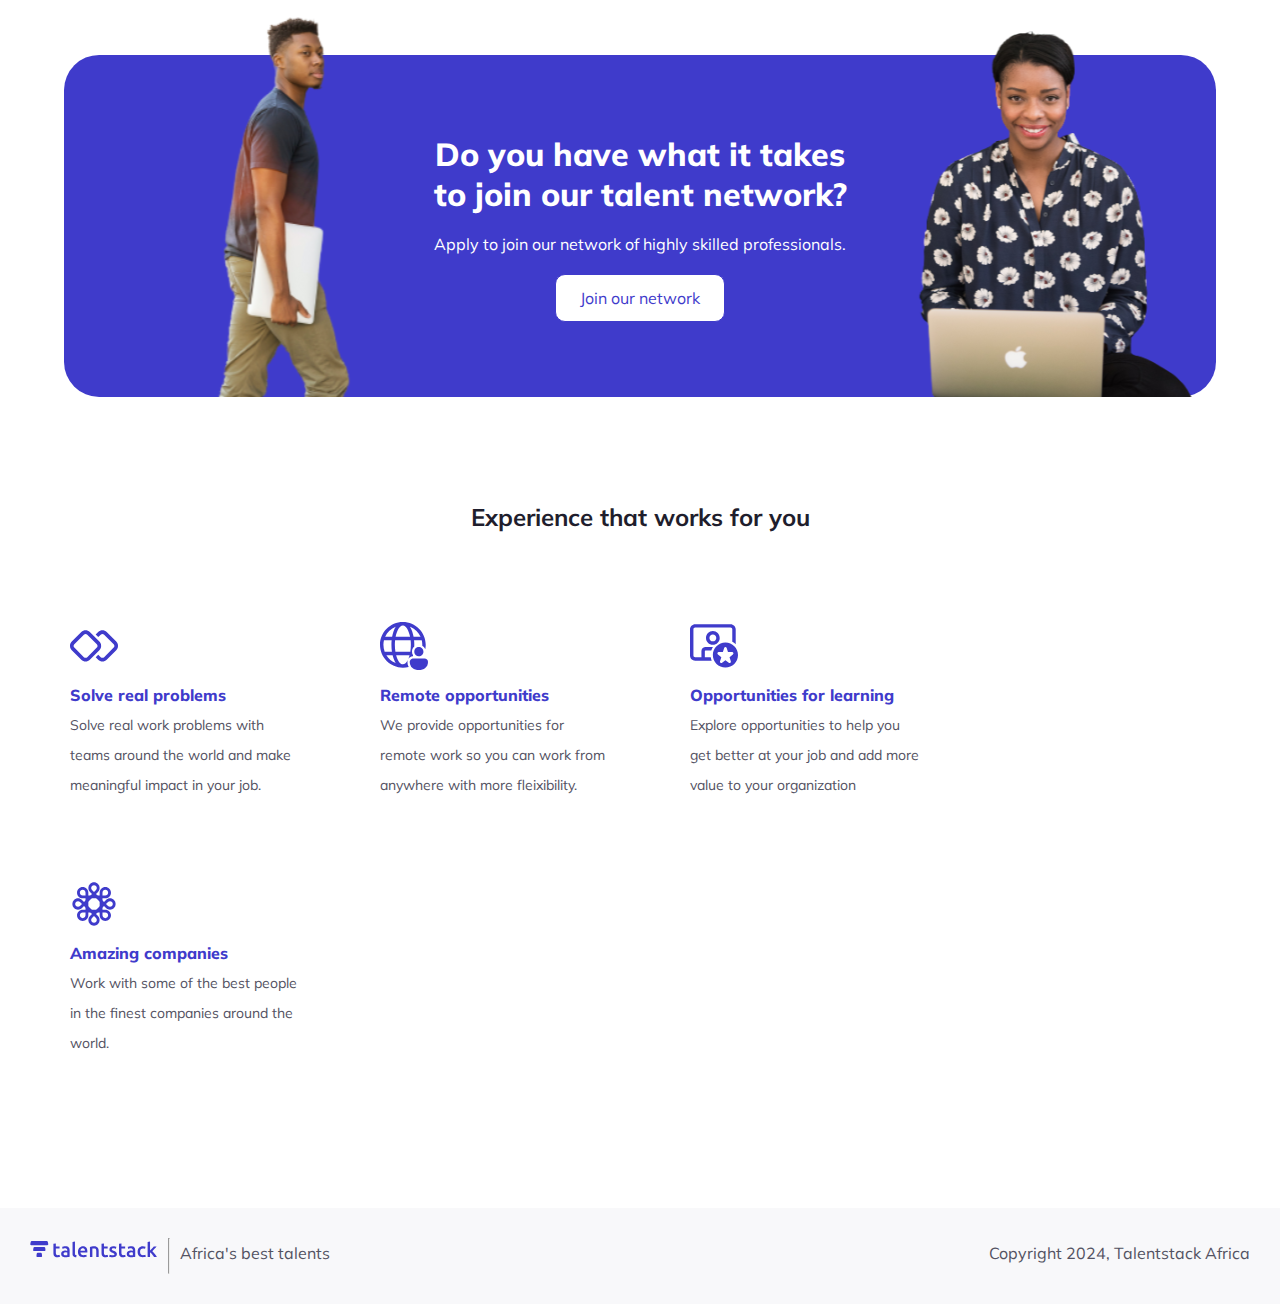
==== commit 66ed224d: "finish" ====
--- a/index.html
+++ b/index.html
@@ -18,7 +18,7 @@
             <div class="toggle" onclick="toggleMenu();"></div>
             <ul class="menu">
                 <li><a href="/" onclick="toggleMenu();">Home</a></li>
-                <li><a href="about.html" onclick="toggleMenu();">About us</a></li>
+                <li><a href="about" onclick="toggleMenu();">About us</a></li>
                 <li><a href="#" onclick="toggleMenu();">
                     <button class="cb">Hire talent</button>
                 </a></li>
--- a/style.css
+++ b/style.css
@@ -34,7 +34,7 @@
     top: 0;
     left: 0;
     width: 100%;
-    padding: 20px 40px;
+    padding: 20px 30px;
     z-index: 1000;
     display: flex;
     justify-content: space-between;
@@ -45,7 +45,7 @@
 header.sticky
 {
     background: #fff;
-    padding: 20px 30px;
+    padding: 20px;
     box-shadow: 0 5px 10px rgba(66, 43, 151, 0.1);
 }
 header ul
@@ -83,6 +83,11 @@
     background: #3F3BCB;
     color: #FFFFFF;
     display: none;
+}
+.bb{
+    border: none;
+    background: #3F3BCB;
+    color: #FFFFFF;
 }
 .wb
 {
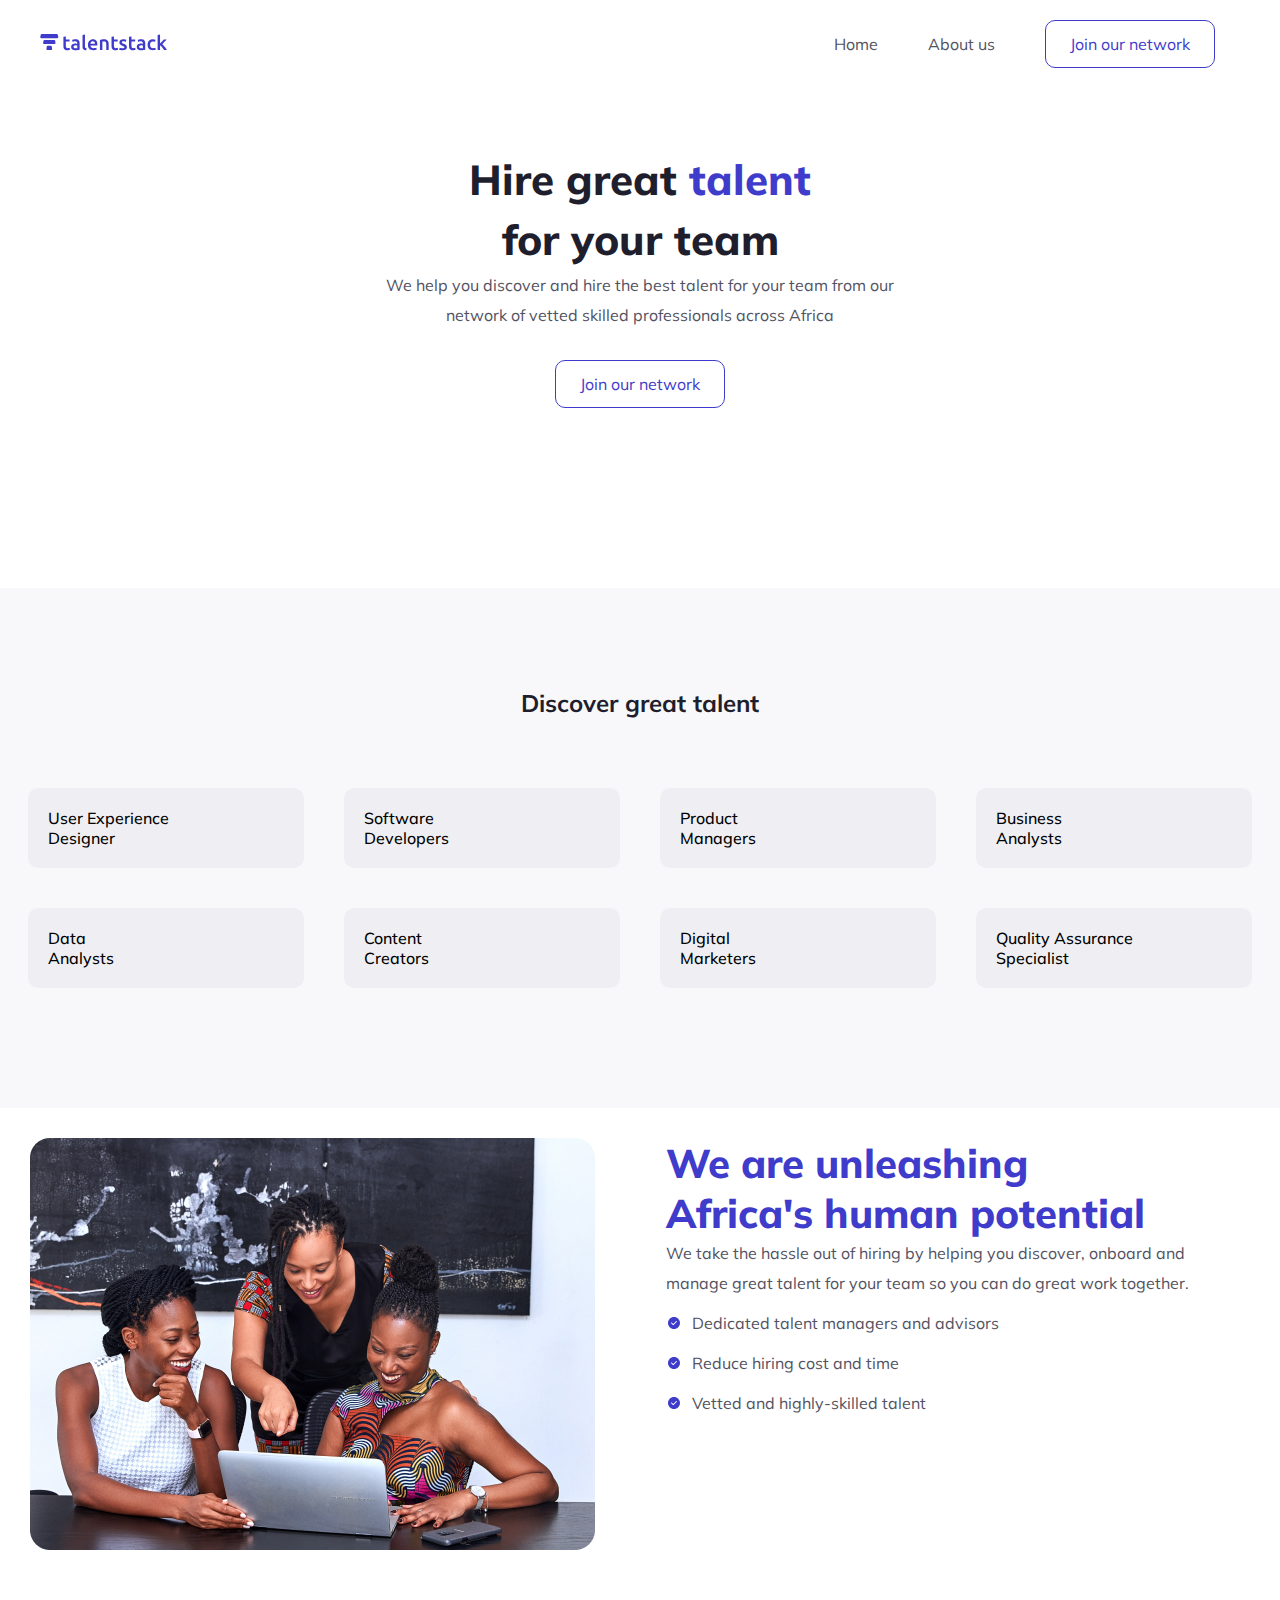
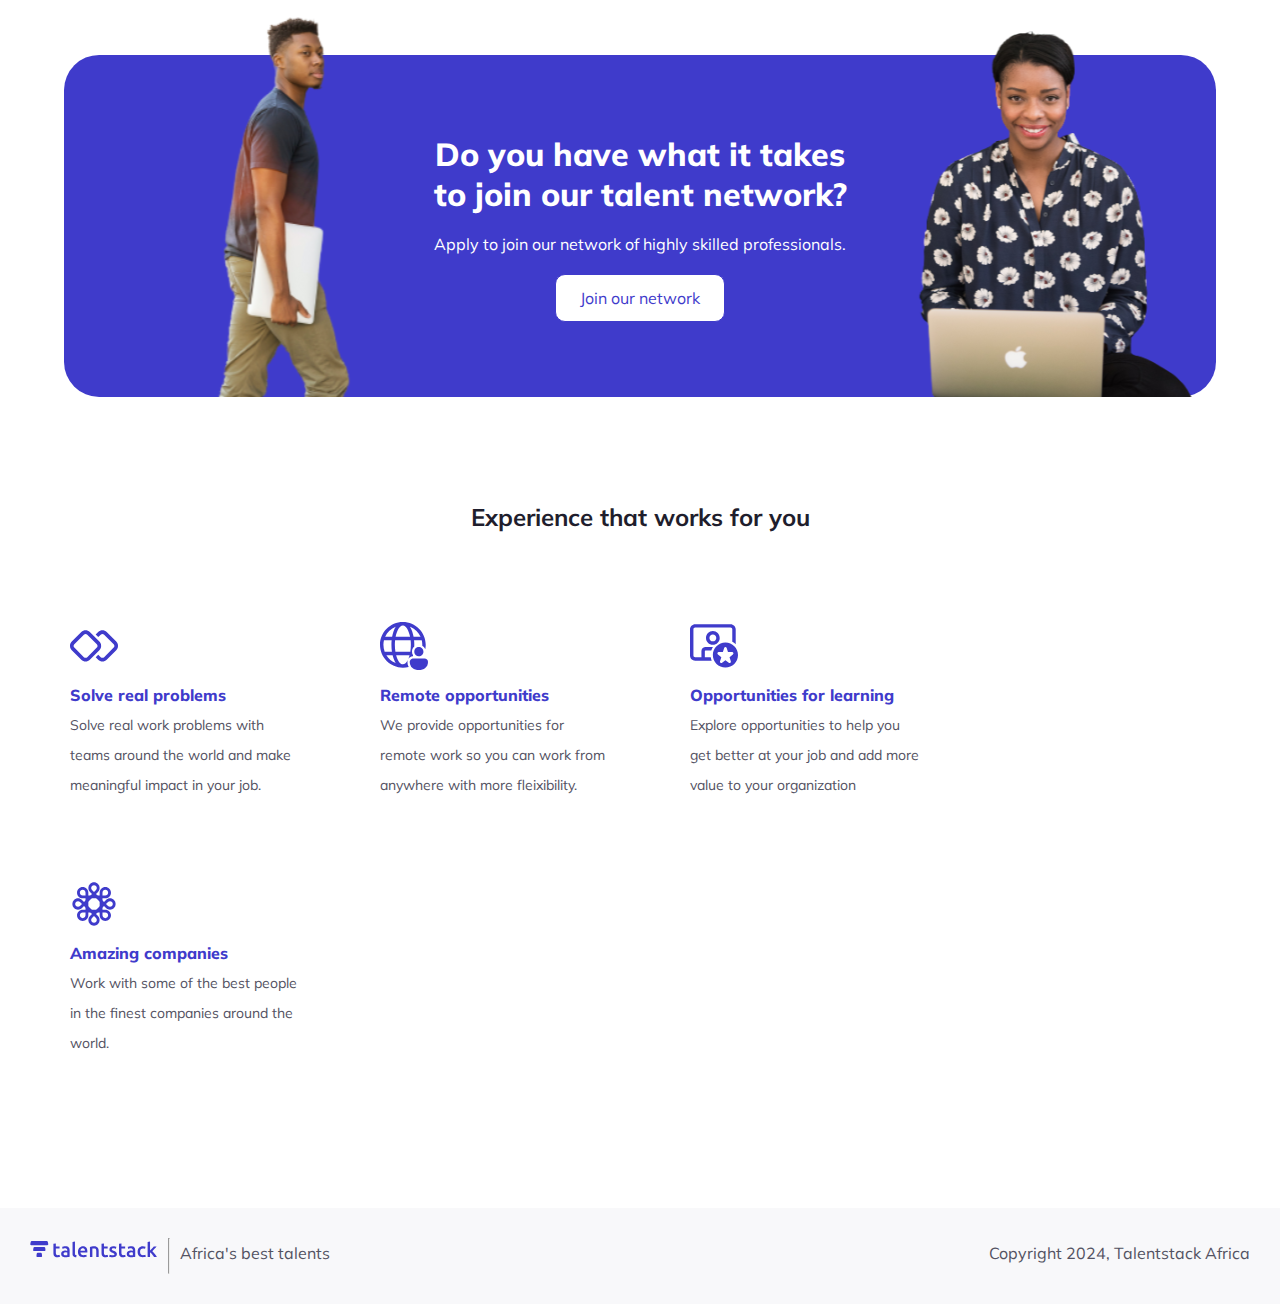
==== commit 0e4a2939: "fix bug" ====
--- a/index.html
+++ b/index.html
@@ -19,9 +19,9 @@
             <ul class="menu">
                 <li><a href="/" onclick="toggleMenu();">Home</a></li>
                 <li><a href="about" onclick="toggleMenu();">About us</a></li>
-                <li><a href="#" onclick="toggleMenu();">
+                <!-- <li><a href="#" onclick="toggleMenu();">
                     <button class="cb">Hire talent</button>
-                </a></li>
+                </a></li> -->
                 <li><a href="https://forms.gle/UMfKmkczsmDBTvKQ8" onclick="toggleMenu();">
                     <button class="wb">Join our network</button>
                 </a></li>
--- a/style.css
+++ b/style.css
@@ -34,7 +34,7 @@
     top: 0;
     left: 0;
     width: 100%;
-    padding: 20px 30px;
+    padding: 10px 40px;
     z-index: 1000;
     display: flex;
     justify-content: space-between;
@@ -45,7 +45,7 @@
 header.sticky
 {
     background: #fff;
-    padding: 20px;
+    padding: 10px 30px;
     box-shadow: 0 5px 10px rgba(66, 43, 151, 0.1);
 }
 header ul
